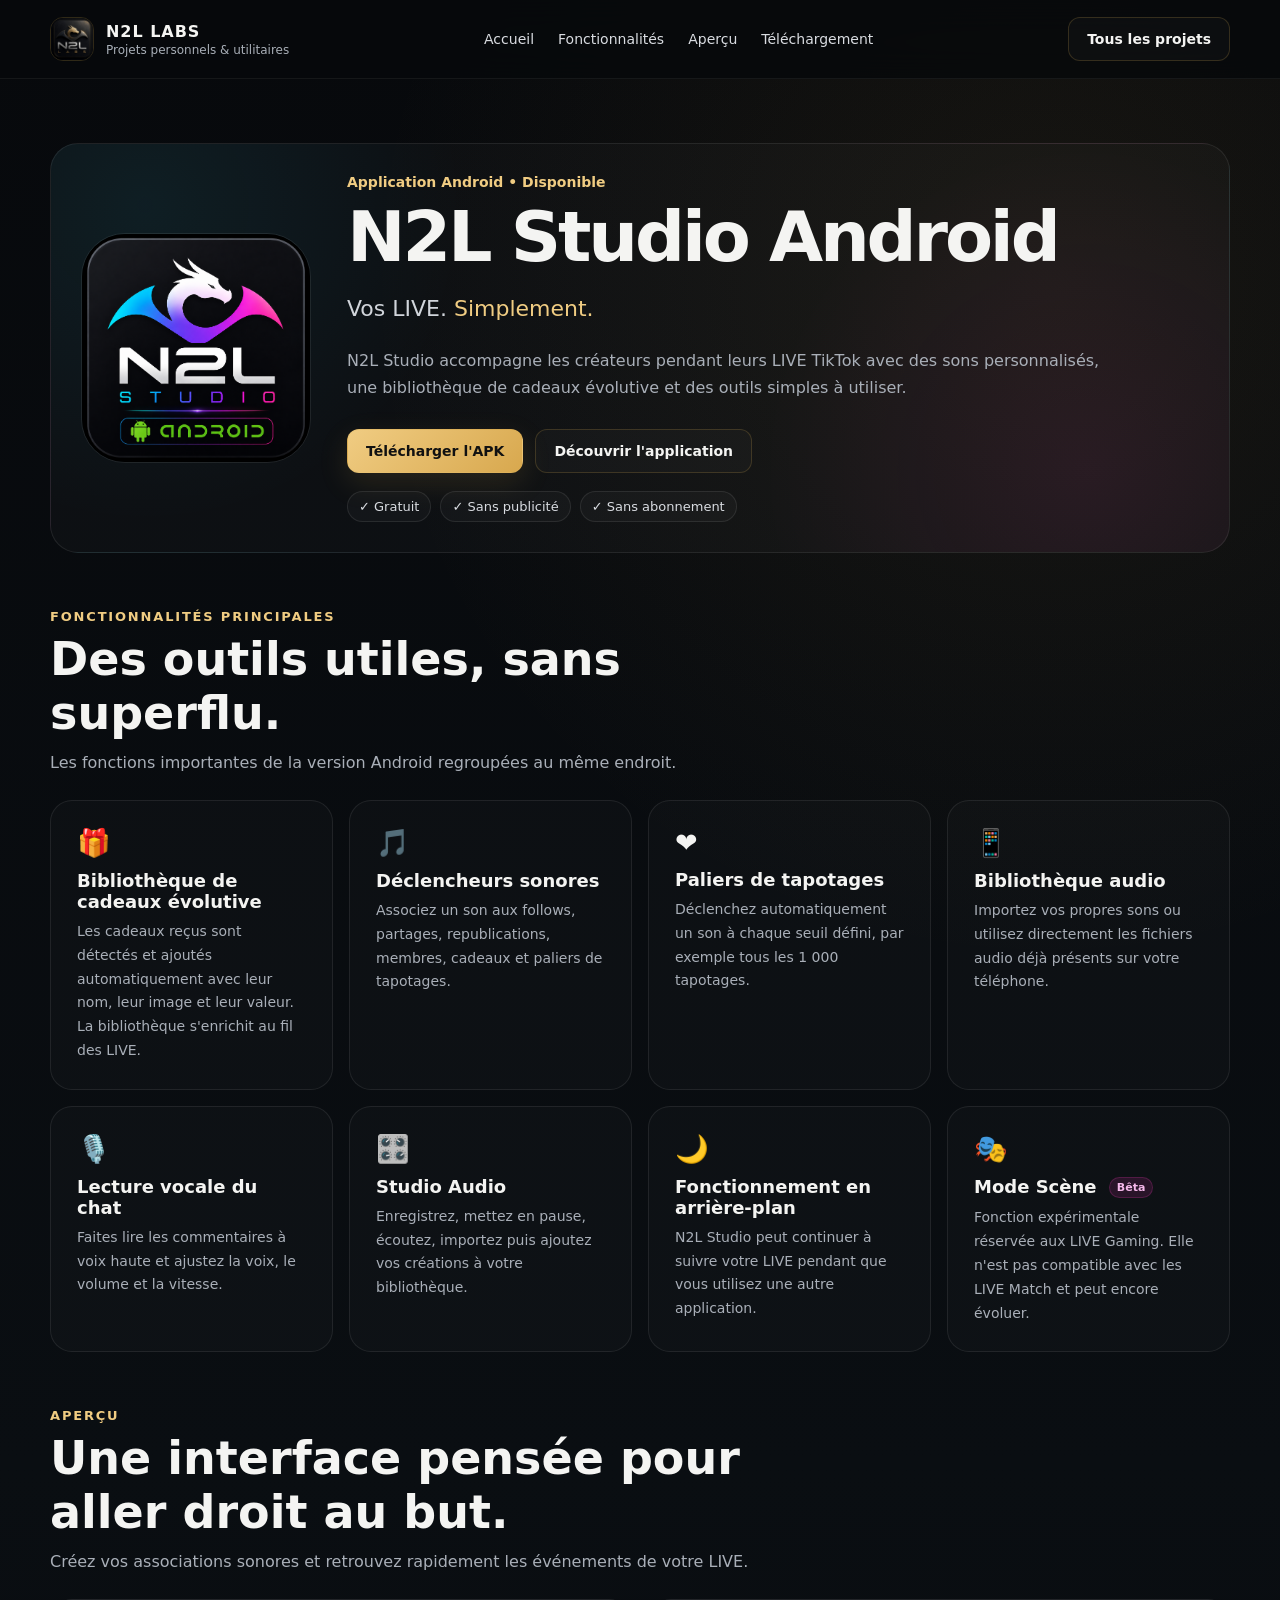
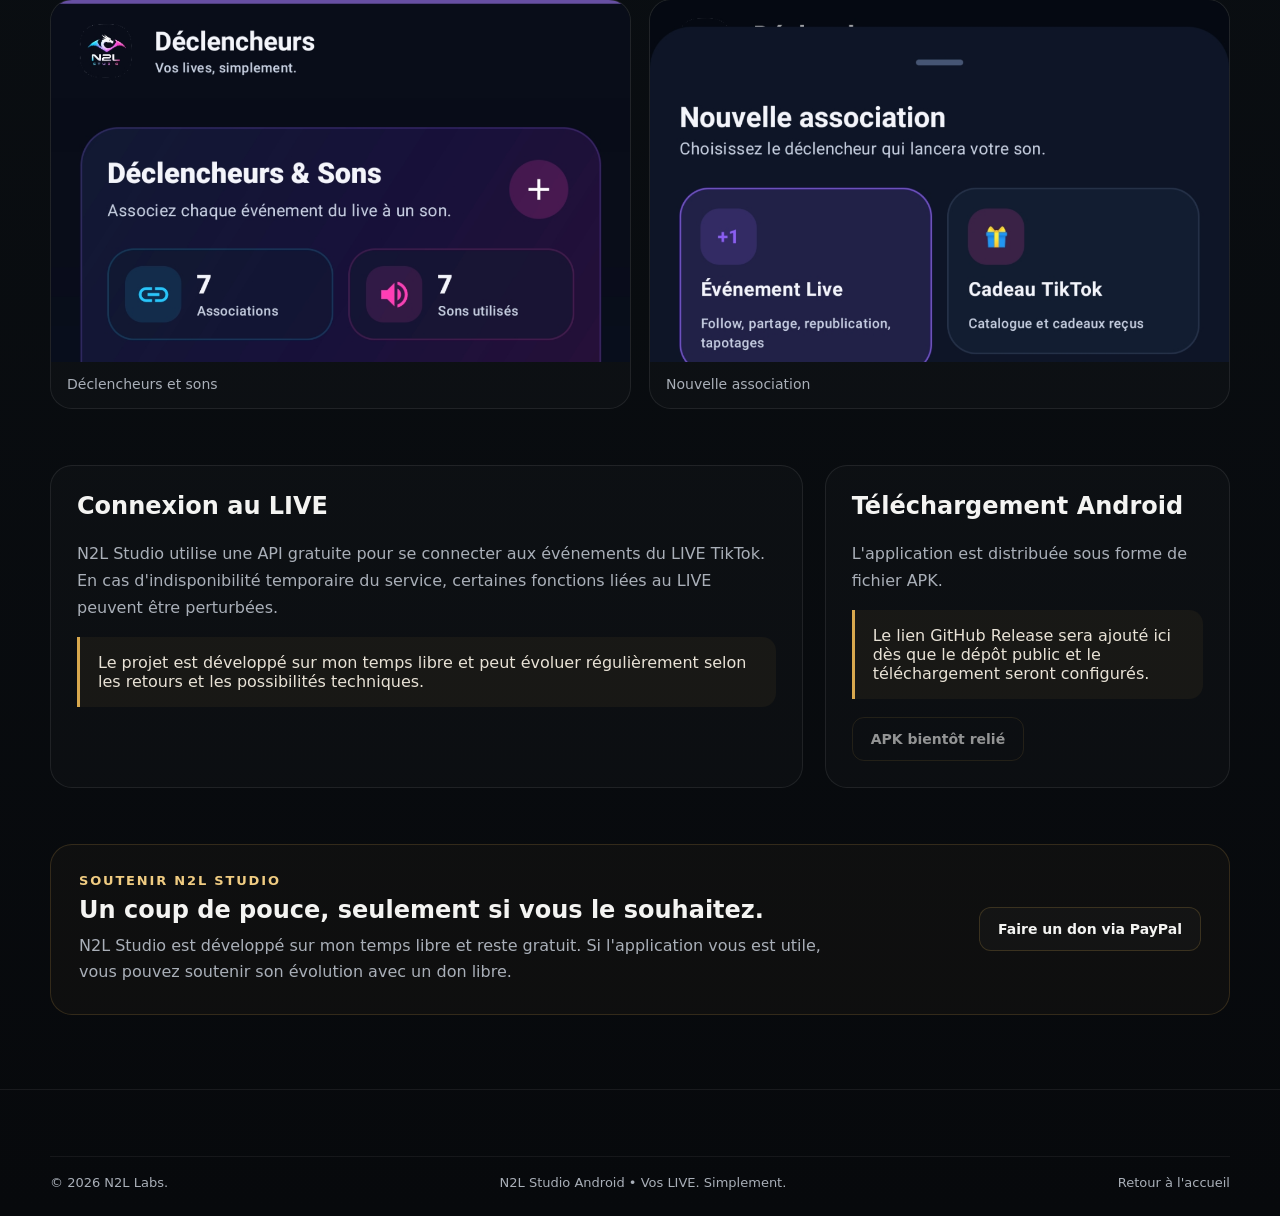
==== projects/studio-android.html @ dcb54ddf "Add files via upload" ====
<!doctype html>
<html lang="fr">
<head>
  <meta charset="utf-8">
  <meta name="viewport" content="width=device-width, initial-scale=1">
  <meta name="description" content="N2L Studio Android, application gratuite pour accompagner vos LIVE TikTok avec des sons personnalisés et des outils simples.">
  <meta name="theme-color" content="#080b0e">
  <title>N2L Studio Android | N2L Labs</title>
  <link rel="icon" href="../assets/img/n2l-studio-android.png">
  <link rel="stylesheet" href="../assets/css/style.css">
</head>
<body>
<header class="site-header">
  <div class="container navbar">
    <a class="brand" href="../index.html"><img class="brand-mark" src="../assets/img/n2l-labs.jpg" alt="Logo N2L Labs"><div class="brand-copy"><strong>N2L LABS</strong><span>Projets personnels & utilitaires</span></div></a>
    <button class="menu-toggle" type="button" aria-expanded="false" aria-label="Ouvrir le menu">Menu</button>
    <nav class="nav-links"><a href="../index.html">Accueil</a><a href="#fonctionnalites">Fonctionnalités</a><a href="#apercu">Aperçu</a><a href="#download">Téléchargement</a></nav>
    <a class="btn btn-secondary" href="../index.html#projets">Tous les projets</a>
  </div>
</header>

<main class="project-page android-project-page">
  <div class="container">
    <section class="project-hero android-hero">
      <img src="../assets/img/n2l-studio-android.png" alt="Logo N2L Studio Android">
      <div>
        <div class="status-line">Application Android • Disponible</div>
        <h1>N2L Studio Android</h1>
        <p class="lead">Vos LIVE. <span class="gold">Simplement.</span></p>
        <p>N2L Studio accompagne les créateurs pendant leurs LIVE TikTok avec des sons personnalisés, une bibliothèque de cadeaux évolutive et des outils simples à utiliser.</p>
        <div class="hero-actions">
          <a class="btn btn-primary" href="#download">Télécharger l'APK</a>
          <a class="btn btn-secondary" href="#fonctionnalites">Découvrir l'application</a>
        </div>
        <div class="app-pills" aria-label="Caractéristiques principales">
          <span>✓ Gratuit</span><span>✓ Sans publicité</span><span>✓ Sans abonnement</span>
        </div>
      </div>
    </section>

    <section class="project-section" id="fonctionnalites">
      <div class="section-head left-head">
        <div class="eyebrow">Fonctionnalités principales</div>
        <h2>Des outils utiles, sans superflu.</h2>
        <p>Les fonctions importantes de la version Android regroupées au même endroit.</p>
      </div>
      <div class="feature-cards android-features">
        <article class="content-box feature-box"><div class="feature-icon">🎁</div><h3>Bibliothèque de cadeaux évolutive</h3><p>Les cadeaux reçus sont détectés et ajoutés automatiquement avec leur nom, leur image et leur valeur. La bibliothèque s'enrichit au fil des LIVE.</p></article>
        <article class="content-box feature-box"><div class="feature-icon">🎵</div><h3>Déclencheurs sonores</h3><p>Associez un son aux follows, partages, republications, membres, cadeaux et paliers de tapotages.</p></article>
        <article class="content-box feature-box"><div class="feature-icon">❤️</div><h3>Paliers de tapotages</h3><p>Déclenchez automatiquement un son à chaque seuil défini, par exemple tous les 1 000 tapotages.</p></article>
        <article class="content-box feature-box"><div class="feature-icon">📱</div><h3>Bibliothèque audio</h3><p>Importez vos propres sons ou utilisez directement les fichiers audio déjà présents sur votre téléphone.</p></article>
        <article class="content-box feature-box"><div class="feature-icon">🎙️</div><h3>Lecture vocale du chat</h3><p>Faites lire les commentaires à voix haute et ajustez la voix, le volume et la vitesse.</p></article>
        <article class="content-box feature-box"><div class="feature-icon">🎛️</div><h3>Studio Audio</h3><p>Enregistrez, mettez en pause, écoutez, importez puis ajoutez vos créations à votre bibliothèque.</p></article>
        <article class="content-box feature-box"><div class="feature-icon">🌙</div><h3>Fonctionnement en arrière-plan</h3><p>N2L Studio peut continuer à suivre votre LIVE pendant que vous utilisez une autre application.</p></article>
        <article class="content-box feature-box"><div class="feature-icon">🎭</div><h3>Mode Scène <span class="mini-badge">Bêta</span></h3><p>Fonction expérimentale réservée aux LIVE Gaming. Elle n'est pas compatible avec les LIVE Match et peut encore évoluer.</p></article>
      </div>
    </section>

    <section class="project-section" id="apercu">
      <div class="section-head left-head">
        <div class="eyebrow">Aperçu</div>
        <h2>Une interface pensée pour aller droit au but.</h2>
        <p>Créez vos associations sonores et retrouvez rapidement les événements de votre LIVE.</p>
      </div>
      <div class="android-gallery">
        <figure class="screenshot-box"><img src="../assets/img/android/triggers-dashboard.png" alt="Tableau des déclencheurs de N2L Studio Android"><figcaption>Déclencheurs et sons</figcaption></figure>
        <figure class="screenshot-box"><img src="../assets/img/android/association-events.png" alt="Création d'une nouvelle association dans N2L Studio Android"><figcaption>Nouvelle association</figcaption></figure>
      </div>
    </section>

    <section class="project-section">
      <div class="content-grid android-info-grid">
        <section class="content-box">
          <h2>Connexion au LIVE</h2>
          <p>N2L Studio utilise une API gratuite pour se connecter aux événements du LIVE TikTok. En cas d'indisponibilité temporaire du service, certaines fonctions liées au LIVE peuvent être perturbées.</p>
          <div class="notice">Le projet est développé sur mon temps libre et peut évoluer régulièrement selon les retours et les possibilités techniques.</div>
        </section>
        <aside class="content-box" id="download">
          <h2>Téléchargement Android</h2>
          <p>L'application est distribuée sous forme de fichier APK.</p>
          <div class="notice">Le lien GitHub Release sera ajouté ici dès que le dépôt public et le téléchargement seront configurés.</div>
          <div class="download-actions">
            <span class="btn btn-disabled" aria-disabled="true">APK bientôt relié</span>
          </div>
        </aside>
      </div>
    </section>

    <section class="project-section support-strip">
      <div>
        <div class="eyebrow">Soutenir N2L Studio</div>
        <h2>Un coup de pouce, seulement si vous le souhaitez.</h2>
        <p>N2L Studio est développé sur mon temps libre et reste gratuit. Si l'application vous est utile, vous pouvez soutenir son évolution avec un don libre.</p>
      </div>
      <a class="btn btn-secondary" href="https://paypal.me/N2LStudio" target="_blank" rel="noopener">Faire un don via PayPal</a>
    </section>
  </div>
</main>

<footer><div class="container"><div class="footer-bottom"><span>© <span data-year></span> N2L Labs.</span><span>N2L Studio Android • Vos LIVE. Simplement.</span><a href="../index.html">Retour à l'accueil</a></div></div></footer>
<script src="../assets/js/main.js"></script>
</body>
</html>
---- assets/css/style.css ----
:root {
  --bg: #080b0e;
  --bg-soft: #0d1116;
  --panel: #10151b;
  --panel-2: #131922;
  --text: #f4f4f2;
  --muted: #a9afb8;
  --border: rgba(216, 168, 78, 0.2);
  --gold: #d8a84e;
  --gold-2: #f0cc82;
  --cyan: #20c7f3;
  --violet: #8153ff;
  --pink: #f337ba;
  --green: #64c64c;
  --radius: 22px;
  --shadow: 0 18px 60px rgba(0,0,0,.32);
}

* { box-sizing: border-box; }
html { scroll-behavior: smooth; }
body {
  margin: 0;
  font-family: Inter, ui-sans-serif, system-ui, -apple-system, BlinkMacSystemFont, "Segoe UI", sans-serif;
  color: var(--text);
  background:
    radial-gradient(circle at 82% 10%, rgba(216,168,78,.08), transparent 25%),
    linear-gradient(180deg, #07090c 0%, #0a0e12 52%, #07090c 100%);
  min-height: 100vh;
}
a { color: inherit; text-decoration: none; }
img { display: block; max-width: 100%; }
button, a { -webkit-tap-highlight-color: transparent; }

.container { width: min(1180px, calc(100% - 36px)); margin: 0 auto; }
.site-header {
  position: sticky; top: 0; z-index: 30;
  backdrop-filter: blur(16px);
  background: rgba(7,9,12,.82);
  border-bottom: 1px solid rgba(255,255,255,.06);
}
.navbar { min-height: 78px; display: flex; align-items: center; justify-content: space-between; gap: 24px; }
.brand { display: flex; align-items: center; gap: 12px; min-width: max-content; }
.brand-mark { width: 44px; height: 44px; border-radius: 13px; object-fit: cover; border: 1px solid var(--border); }
.brand-copy strong { display: block; letter-spacing: .06em; }
.brand-copy span { display: block; font-size: 12px; color: var(--muted); margin-top: 2px; }
.nav-links { display: flex; align-items: center; gap: 24px; color: #d9dce1; font-size: 14px; }
.nav-links a:hover, .nav-links a:focus-visible { color: var(--gold-2); }
.menu-toggle { display: none; background: transparent; color: var(--text); border: 1px solid rgba(255,255,255,.12); border-radius: 12px; padding: 9px 12px; }

.btn { display: inline-flex; align-items: center; justify-content: center; gap: 9px; min-height: 44px; padding: 0 18px; border-radius: 12px; border: 1px solid var(--border); font-weight: 600; font-size: 14px; transition: .2s ease; }
.btn:hover { transform: translateY(-1px); }
.btn-primary { color: #111; background: linear-gradient(135deg, var(--gold-2), var(--gold)); box-shadow: 0 10px 30px rgba(216,168,78,.14); }
.btn-secondary { background: rgba(255,255,255,.025); color: var(--text); }
.btn-disabled { opacity: .58; cursor: not-allowed; pointer-events: none; }

.hero { padding: 72px 0 54px; border-bottom: 1px solid rgba(255,255,255,.06); }
.hero-grid { display: grid; grid-template-columns: 1.08fr .92fr; align-items: center; gap: 54px; }
.eyebrow { color: var(--gold-2); font-size: 13px; letter-spacing: .14em; text-transform: uppercase; font-weight: 700; }
h1 { margin: 14px 0 18px; font-size: clamp(45px, 7vw, 84px); line-height: .96; letter-spacing: -.045em; }
.gold { color: var(--gold-2); }
.lead { max-width: 660px; color: #d1d5db; font-size: clamp(18px, 2vw, 22px); line-height: 1.45; }
.hero-copy p:not(.lead) { color: var(--muted); line-height: 1.75; max-width: 680px; }
.hero-actions { display: flex; flex-wrap: wrap; gap: 12px; margin-top: 28px; }
.hero-visual { position: relative; display: grid; place-items: center; }
.hero-logo-wrap { width: min(100%, 470px); padding: 18px; border-radius: 42px; background: radial-gradient(circle at 50% 20%, rgba(216,168,78,.11), rgba(255,255,255,.015) 55%, transparent 70%); }
.hero-logo { border-radius: 32px; box-shadow: var(--shadow); border: 1px solid var(--border); }

.traits { margin-top: 40px; display: grid; grid-template-columns: repeat(3, 1fr); gap: 12px; }
.trait { padding: 16px; border-top: 1px solid rgba(216,168,78,.32); }
.trait strong { display: block; margin-bottom: 6px; }
.trait span { color: var(--muted); font-size: 13px; line-height: 1.45; }

.section { padding: 68px 0; }
.section-head { text-align: center; max-width: 720px; margin: 0 auto 34px; }
.section-head h2 { margin: 0 0 10px; font-size: clamp(30px, 4vw, 46px); }
.section-head p { margin: 0; color: var(--muted); line-height: 1.6; }
.projects { display: grid; grid-template-columns: repeat(3, 1fr); gap: 18px; }
.project-card { position: relative; border: 1px solid rgba(255,255,255,.09); border-radius: var(--radius); padding: 22px; background: linear-gradient(180deg, rgba(255,255,255,.035), rgba(255,255,255,.016)); min-height: 100%; box-shadow: inset 0 1px 0 rgba(255,255,255,.025); }
.project-card:hover { border-color: rgba(216,168,78,.3); }
.project-logo { width: 150px; aspect-ratio: 1; object-fit: cover; border-radius: 30px; margin-bottom: 20px; border: 1px solid rgba(255,255,255,.08); }
.project-card h3 { font-size: 24px; margin: 0 0 9px; }
.project-card p { color: var(--muted); line-height: 1.65; min-height: 82px; }
.badge { position: absolute; right: 18px; top: 18px; border-radius: 999px; padding: 6px 9px; font-size: 12px; font-weight: 700; }
.badge-live { color: #bff3b4; background: rgba(80,170,67,.16); border: 1px solid rgba(100,198,76,.25); }
.badge-dev { color: #f5b8ea; background: rgba(243,55,186,.12); border: 1px solid rgba(243,55,186,.2); }
.feature-list { list-style: none; margin: 20px 0 26px; padding: 0; color: #d8dbe1; }
.feature-list li { display: flex; gap: 10px; margin: 11px 0; font-size: 14px; }
.feature-list li::before { content: "✓"; color: var(--gold-2); font-weight: 800; }
.project-card .btn { width: 100%; }

.about-grid { display: grid; grid-template-columns: repeat(3,1fr); border: 1px solid rgba(255,255,255,.08); border-radius: var(--radius); overflow: hidden; background: rgba(255,255,255,.018); }
.about-panel { padding: 28px; }
.about-panel + .about-panel { border-left: 1px solid rgba(255,255,255,.08); }
.about-panel h3 { margin-top: 0; }
.about-panel p, .about-panel li { color: var(--muted); line-height: 1.65; }
.about-panel ul { padding-left: 18px; }

.project-page { padding: 64px 0 74px; }
.project-hero { display: grid; grid-template-columns: 230px 1fr; gap: 36px; align-items: center; padding: 30px; border: 1px solid rgba(255,255,255,.08); border-radius: 28px; background: rgba(255,255,255,.022); }
.project-hero img { width: 230px; border-radius: 44px; border: 1px solid rgba(255,255,255,.08); }
.project-hero h1 { font-size: clamp(40px, 6vw, 70px); margin-bottom: 14px; }
.project-hero .status-line { color: var(--gold-2); font-size: 14px; font-weight: 700; }
.content-grid { display: grid; grid-template-columns: 1.3fr .7fr; gap: 22px; margin-top: 24px; }
.content-box { border: 1px solid rgba(255,255,255,.08); border-radius: 22px; padding: 26px; background: rgba(255,255,255,.018); }
.content-box h2 { margin-top: 0; }
.content-box p, .content-box li { color: var(--muted); line-height: 1.7; }
.notice { border-left: 3px solid var(--gold); background: rgba(216,168,78,.06); padding: 16px 18px; border-radius: 0 14px 14px 0; color: #e8e2d6; }

footer { padding: 38px 0 26px; border-top: 1px solid rgba(255,255,255,.07); color: var(--muted); }
.footer-grid { display: grid; grid-template-columns: 1.4fr 1fr 1fr; gap: 28px; }
.footer-title { color: var(--text); margin-bottom: 10px; font-weight: 700; }
.footer-links { display: grid; gap: 8px; font-size: 14px; }
.footer-bottom { margin-top: 28px; padding-top: 18px; border-top: 1px solid rgba(255,255,255,.06); font-size: 13px; display: flex; justify-content: space-between; gap: 20px; flex-wrap: wrap; }

@media (max-width: 900px) {
  .hero-grid, .content-grid { grid-template-columns: 1fr; }
  .hero-visual { order: -1; }
  .hero-logo-wrap { width: min(76vw, 390px); }
  .projects { grid-template-columns: 1fr 1fr; }
  .projects .project-card:last-child { grid-column: 1 / -1; }
  .about-grid { grid-template-columns: 1fr; }
  .about-panel + .about-panel { border-left: 0; border-top: 1px solid rgba(255,255,255,.08); }
  .project-hero { grid-template-columns: 180px 1fr; }
  .project-hero img { width: 180px; }
}

@media (max-width: 700px) {
  .container { width: min(100% - 24px, 1180px); }
  .menu-toggle { display: inline-flex; }
  .nav-links { display: none; position: absolute; top: 78px; left: 12px; right: 12px; padding: 18px; background: #0b0f13; border: 1px solid rgba(255,255,255,.08); border-radius: 16px; flex-direction: column; align-items: stretch; }
  .nav-links.open { display: flex; }
  .navbar > .btn { display: none; }
  .hero { padding-top: 34px; }
  .hero-grid { gap: 28px; }
  .traits { grid-template-columns: 1fr; }
  .projects { grid-template-columns: 1fr; }
  .projects .project-card:last-child { grid-column: auto; }
  .project-card p { min-height: auto; }
  .project-hero { grid-template-columns: 1fr; text-align: center; }
  .project-hero img { width: min(220px, 70vw); margin: 0 auto; }
  .footer-grid { grid-template-columns: 1fr; }
}

/* N2L Studio Android */
.android-project-page .project-hero p:not(.lead) { color: var(--muted); line-height: 1.7; max-width: 760px; }
.android-hero { background: radial-gradient(circle at 8% 15%, rgba(32,199,243,.08), transparent 28%), radial-gradient(circle at 88% 80%, rgba(243,55,186,.07), transparent 30%), rgba(255,255,255,.022); }
.app-pills { display: flex; flex-wrap: wrap; gap: 9px; margin-top: 18px; }
.app-pills span { padding: 7px 11px; border-radius: 999px; border: 1px solid rgba(255,255,255,.09); background: rgba(255,255,255,.026); color: #d9dce1; font-size: 13px; }
.project-section { padding-top: 56px; }
.left-head { text-align: left; max-width: 800px; margin: 0 0 24px; }
.left-head h2 { margin-top: 8px; }
.feature-cards { display: grid; grid-template-columns: repeat(4, 1fr); gap: 16px; }
.feature-box { min-height: 100%; }
.feature-box h3 { margin: 11px 0 8px; font-size: 18px; }
.feature-box p { margin: 0; font-size: 14px; }
.feature-icon { font-size: 27px; }
.mini-badge { display: inline-block; margin-left: 6px; padding: 3px 7px; border-radius: 999px; font-size: 11px; vertical-align: middle; color: #f5b8ea; background: rgba(243,55,186,.12); border: 1px solid rgba(243,55,186,.2); }
.android-gallery { display: grid; grid-template-columns: repeat(2, minmax(0,1fr)); gap: 18px; }
.screenshot-box { margin: 0; overflow: hidden; border: 1px solid rgba(255,255,255,.08); border-radius: 22px; background: rgba(255,255,255,.018); }
.screenshot-box img { width: 100%; aspect-ratio: 16/10; object-fit: cover; object-position: top; }
.screenshot-box figcaption { padding: 14px 16px 16px; color: var(--muted); font-size: 14px; }
.android-info-grid { margin-top: 0; }
.download-actions { margin-top: 18px; }
.support-strip { display: flex; align-items: center; justify-content: space-between; gap: 28px; padding: 28px; margin-top: 56px; border: 1px solid rgba(216,168,78,.18); border-radius: 22px; background: rgba(216,168,78,.035); }
.support-strip h2 { margin: 8px 0 9px; }
.support-strip p { margin: 0; color: var(--muted); line-height: 1.65; max-width: 760px; }

@media (max-width: 1000px) {
  .feature-cards { grid-template-columns: repeat(2, 1fr); }
}
@media (max-width: 700px) {
  .feature-cards, .android-gallery { grid-template-columns: 1fr; }
  .support-strip { align-items: stretch; flex-direction: column; }
  .support-strip .btn { width: 100%; }
}
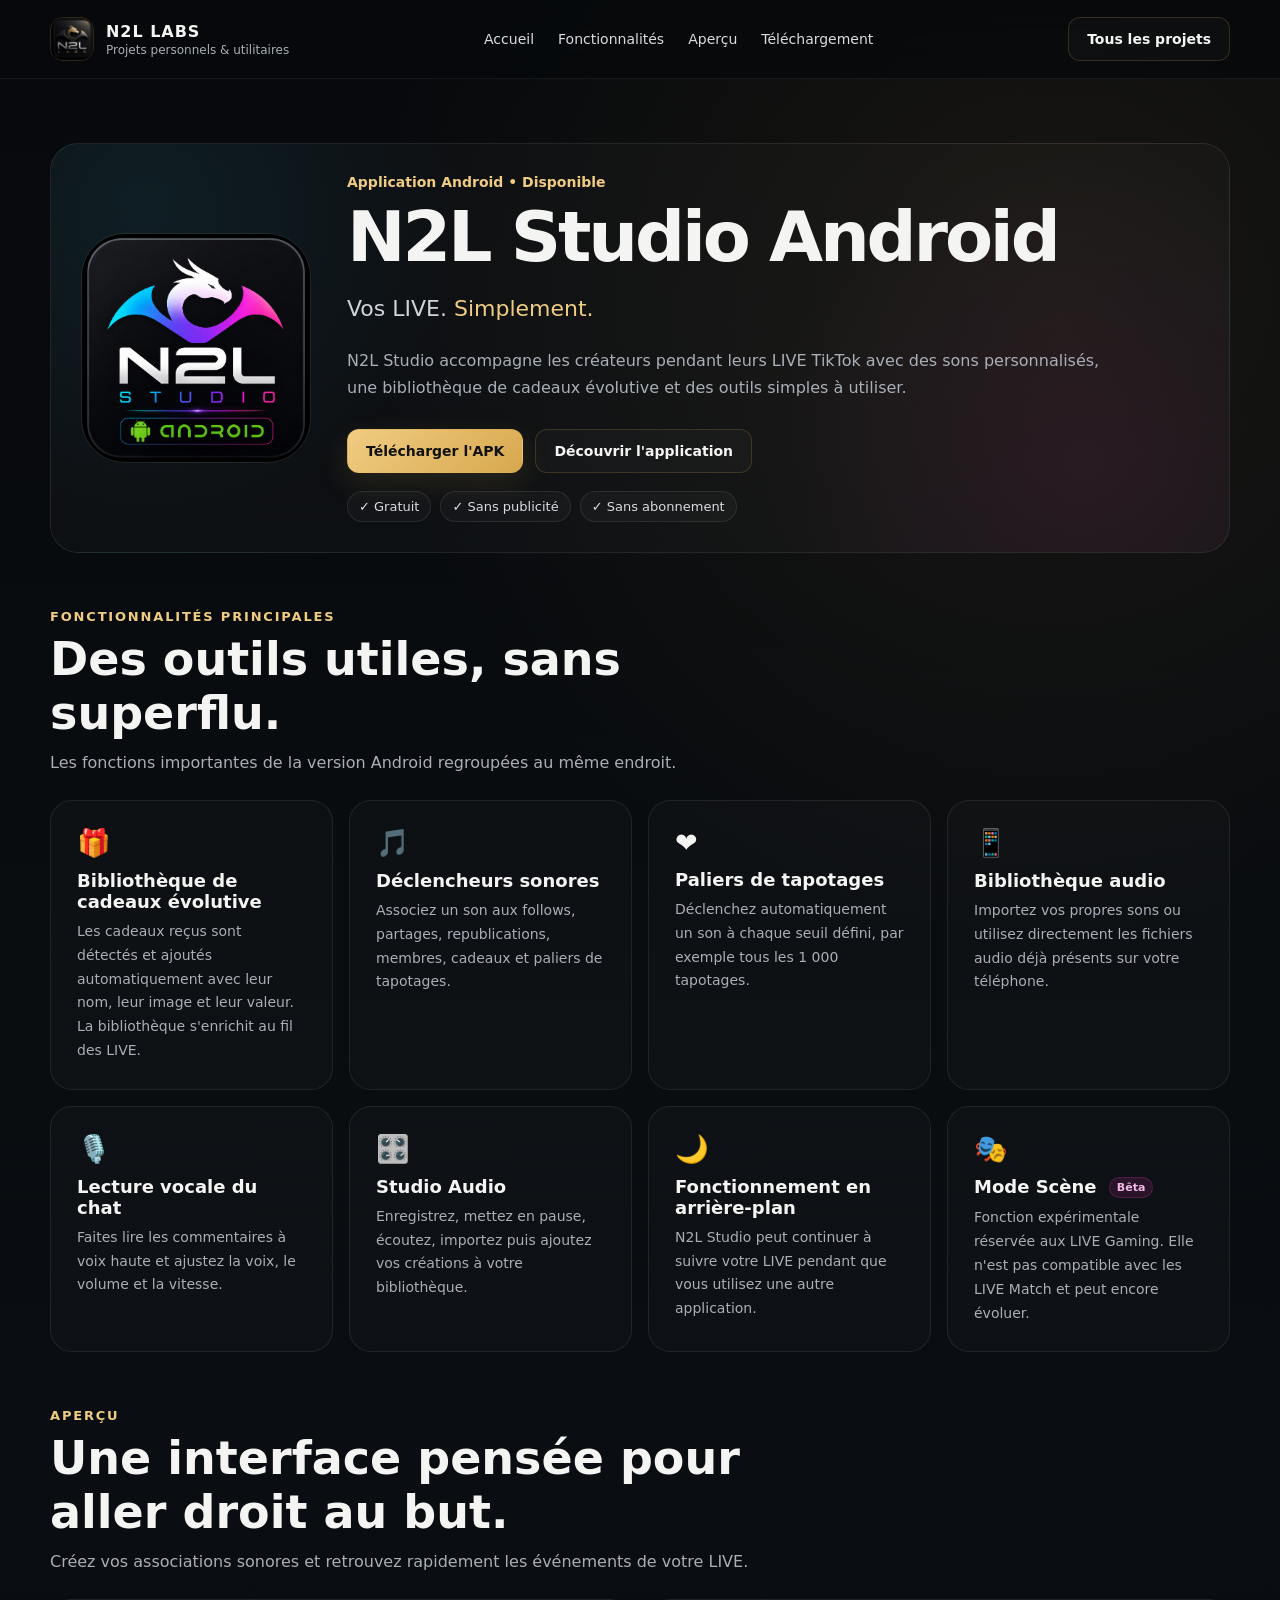
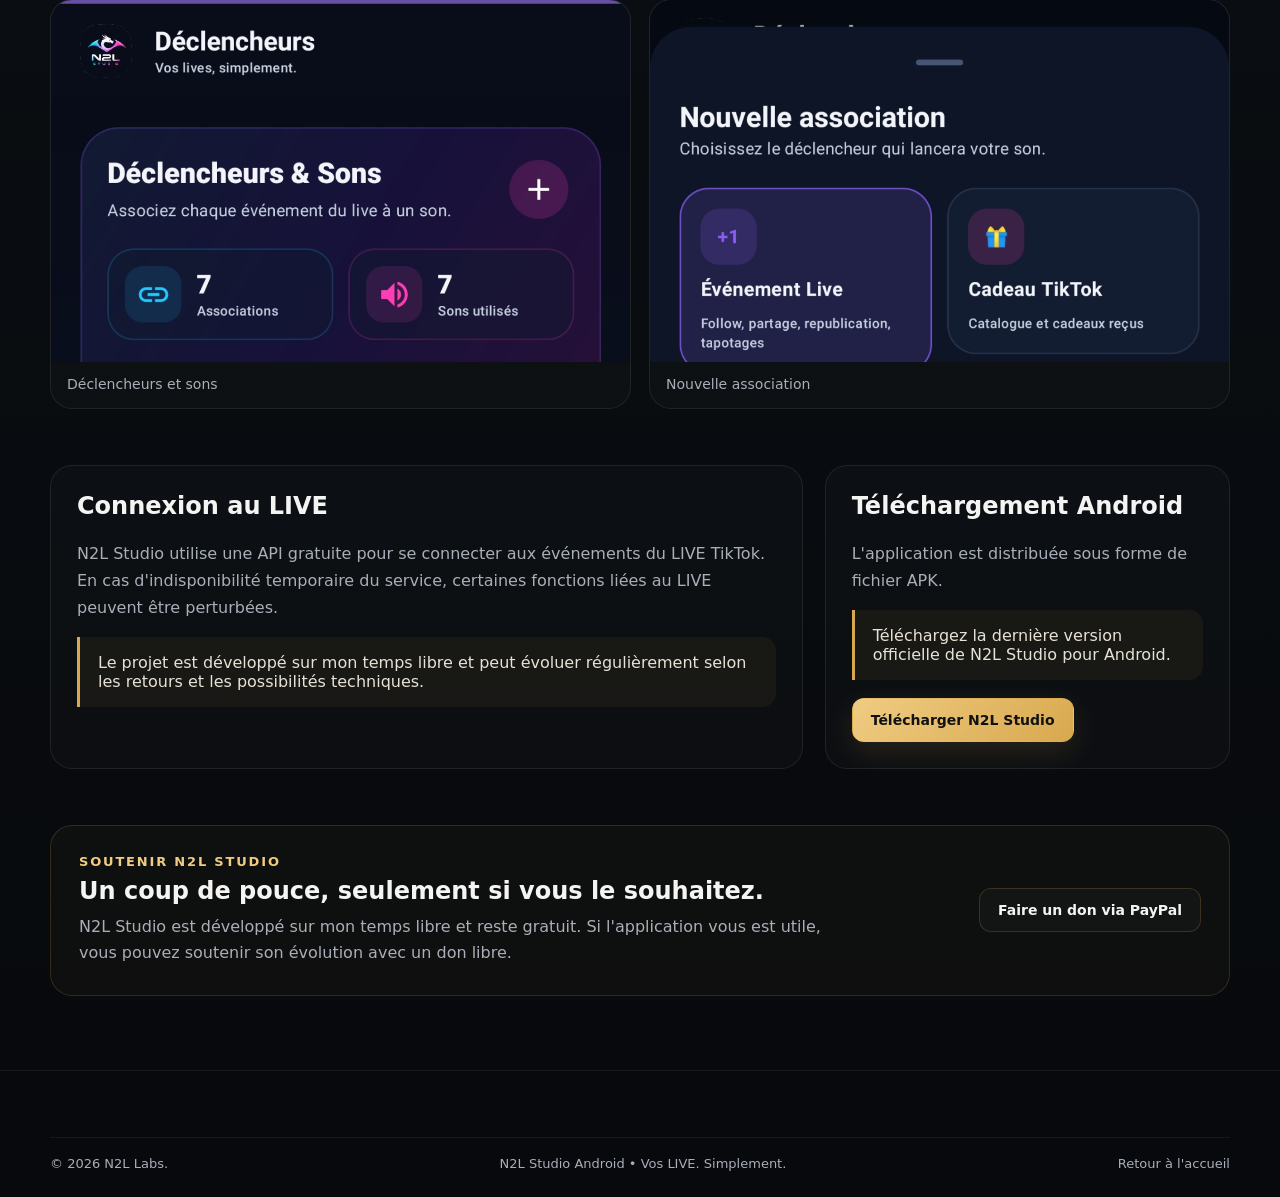
==== commit 6992b343: "Update studio-android.html Connect Android APK download" ====
--- a/projects/studio-android.html
+++ b/projects/studio-android.html
@@ -76,11 +76,14 @@
           <div class="notice">Le projet est développé sur mon temps libre et peut évoluer régulièrement selon les retours et les possibilités techniques.</div>
         </section>
         <aside class="content-box" id="download">
-          <h2>Téléchargement Android</h2>
-          <p>L'application est distribuée sous forme de fichier APK.</p>
-          <div class="notice">Le lien GitHub Release sera ajouté ici dès que le dépôt public et le téléchargement seront configurés.</div>
-          <div class="download-actions">
-            <span class="btn btn-disabled" aria-disabled="true">APK bientôt relié</span>
+  <h2>Téléchargement Android</h2>
+  <p>L'application est distribuée sous forme de fichier APK.</p>
+  <div class="notice">Téléchargez la dernière version officielle de N2L Studio pour Android.</div>
+  <div class="download-actions">
+    <a class="btn btn-primary"
+       href="https://github.com/n2llaboratoir-sketch/n2l-studio/releases/latest/download/N2L-Studio.apk">
+      Télécharger N2L Studio
+    </a>
           </div>
         </aside>
       </div>
--- a/assets/css/style.css
+++ b/assets/css/style.css
@@ -173,3 +173,12 @@
   .support-strip { align-items: stretch; flex-direction: column; }
   .support-strip .btn { width: 100%; }
 }
+
+/* N2L Studio Lite */
+.lite-gallery { grid-template-columns: repeat(2, minmax(0, 1fr)); }
+.lite-gallery .screenshot-box:first-child { grid-column: 1 / -1; }
+.lite-gallery .screenshot-box img { aspect-ratio: 16 / 8.6; object-fit: cover; object-position: top left; }
+@media (max-width: 700px) {
+  .lite-gallery { grid-template-columns: 1fr; }
+  .lite-gallery .screenshot-box:first-child { grid-column: auto; }
+}
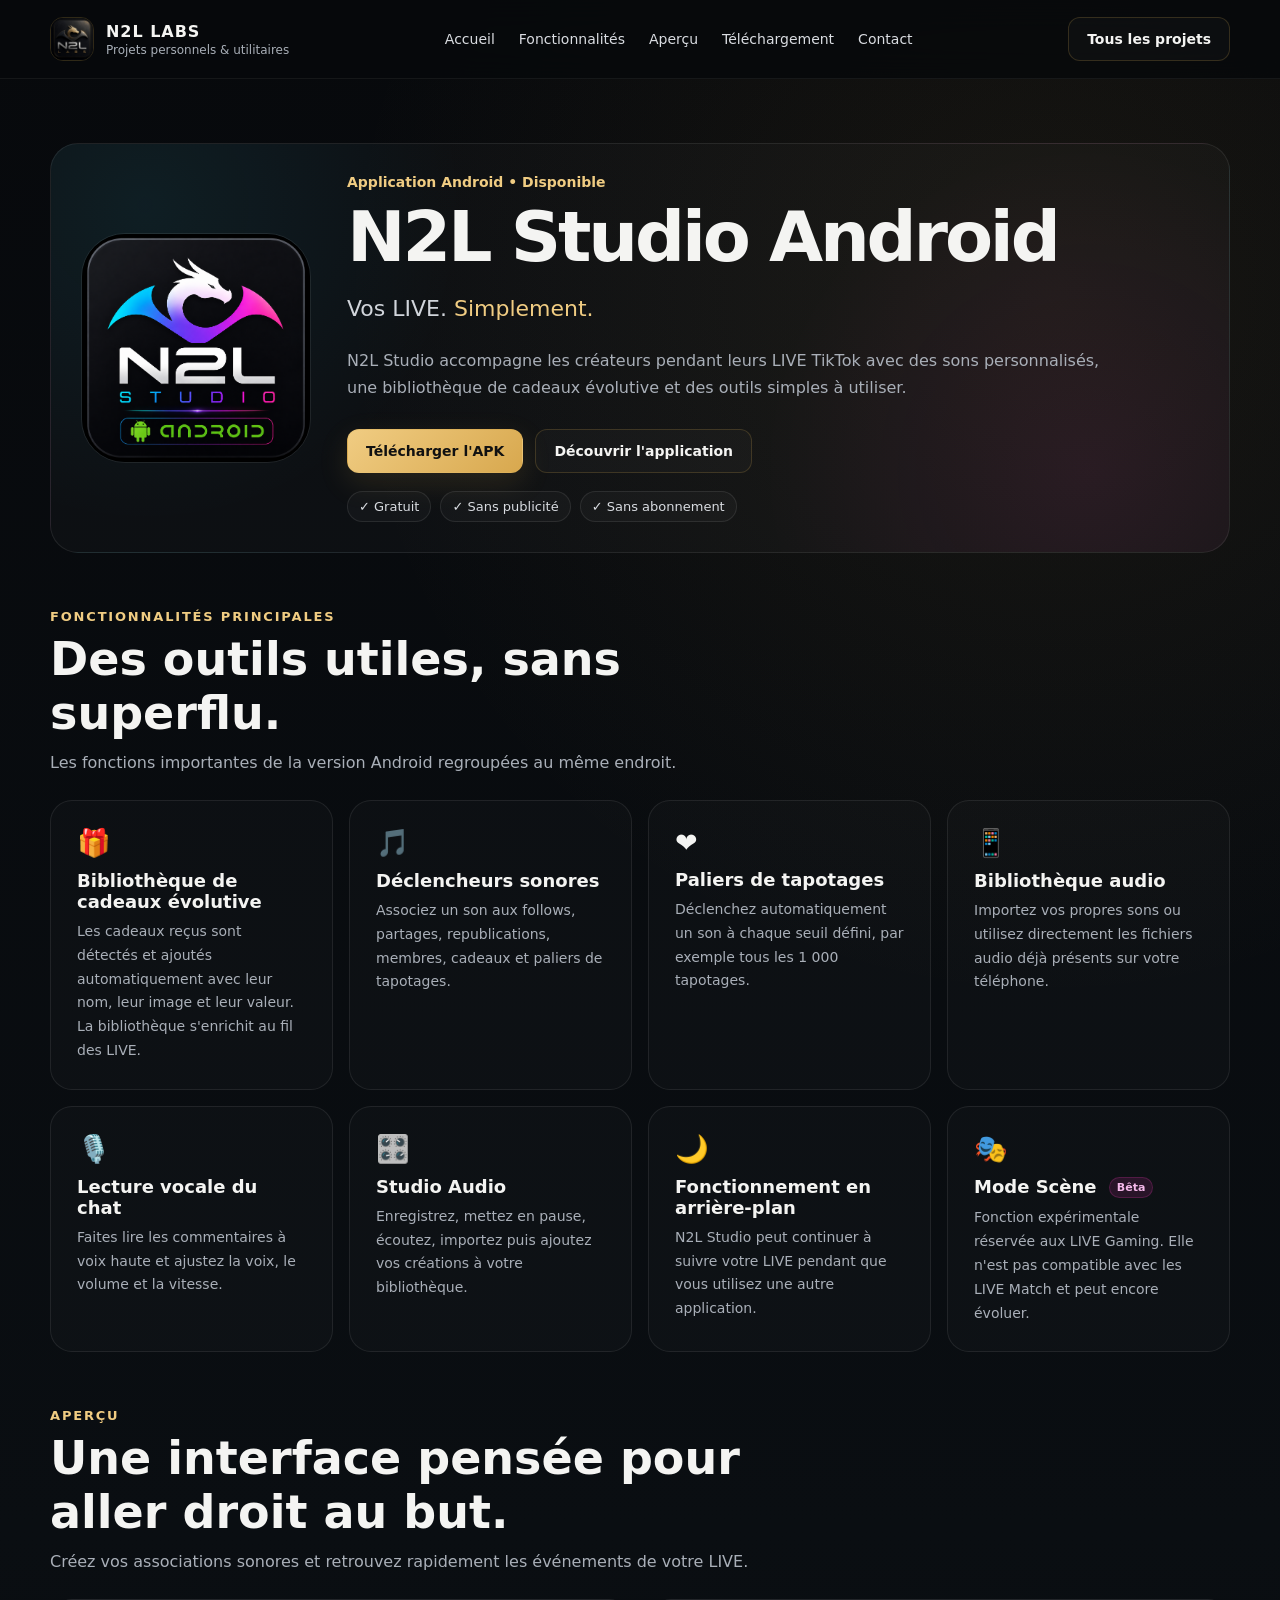
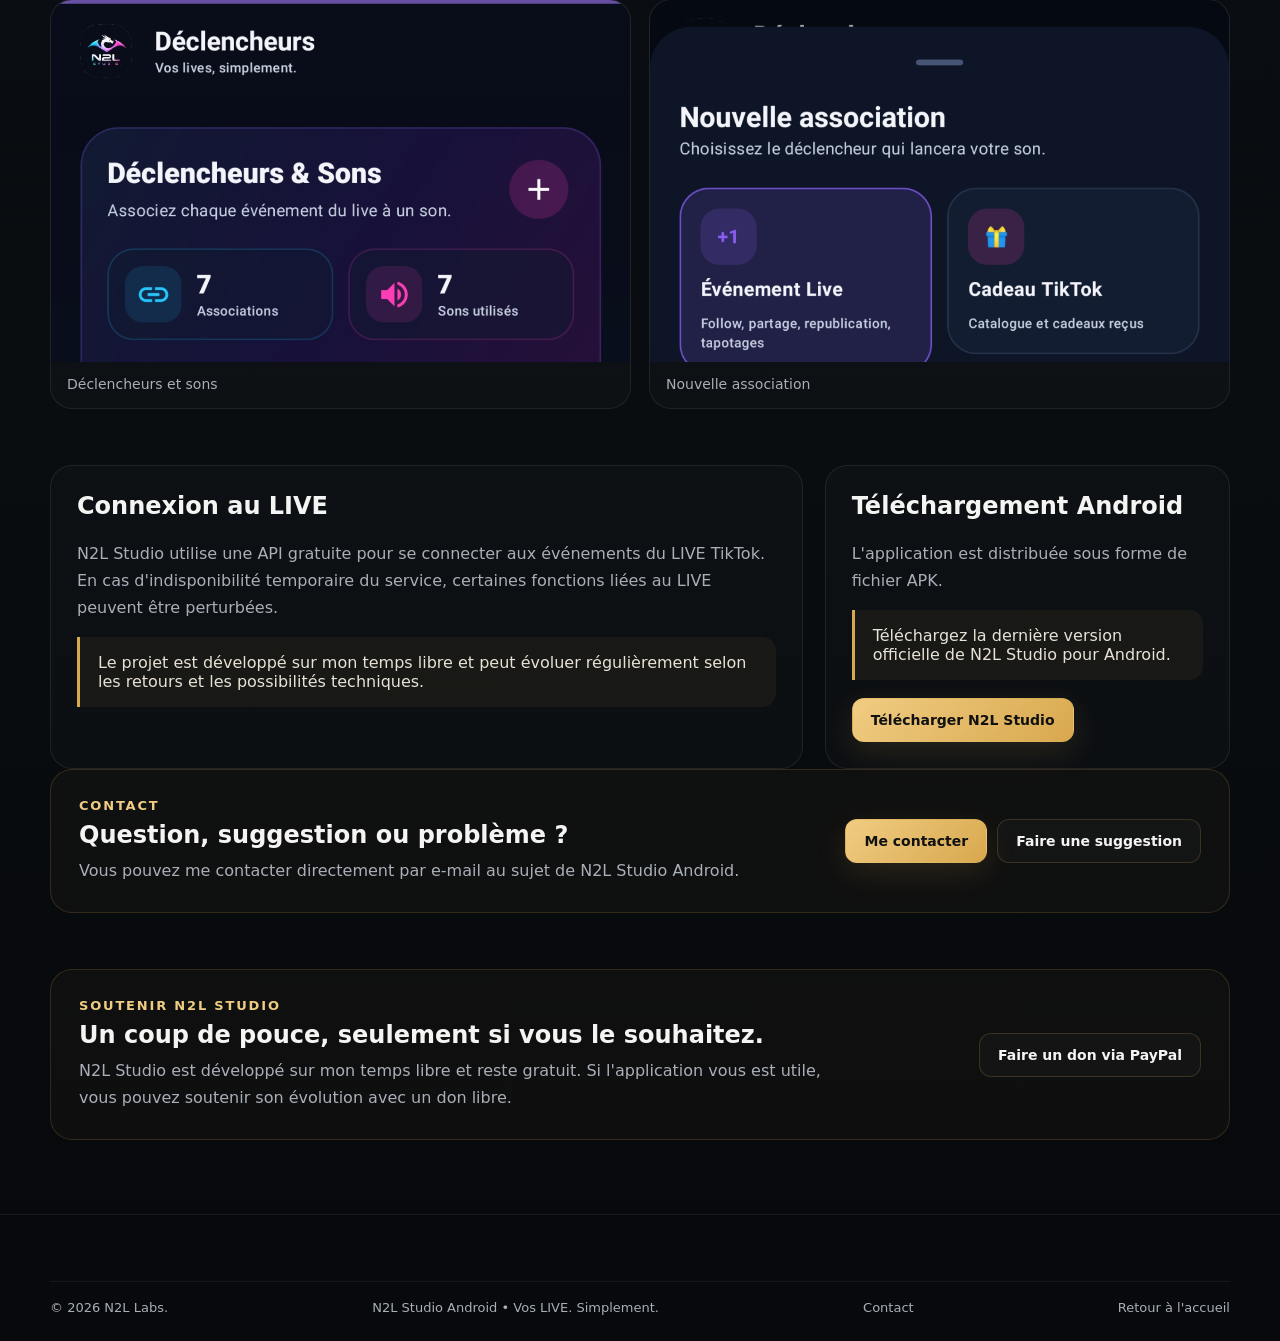
==== commit bf9ab40c: "Ajout contact, licences Lite et PayPal" ====
--- a/projects/studio-android.html
+++ b/projects/studio-android.html
@@ -14,7 +14,7 @@
   <div class="container navbar">
     <a class="brand" href="../index.html"><img class="brand-mark" src="../assets/img/n2l-labs.jpg" alt="Logo N2L Labs"><div class="brand-copy"><strong>N2L LABS</strong><span>Projets personnels & utilitaires</span></div></a>
     <button class="menu-toggle" type="button" aria-expanded="false" aria-label="Ouvrir le menu">Menu</button>
-    <nav class="nav-links"><a href="../index.html">Accueil</a><a href="#fonctionnalites">Fonctionnalités</a><a href="#apercu">Aperçu</a><a href="#download">Téléchargement</a></nav>
+    <nav class="nav-links"><a href="../index.html">Accueil</a><a href="#fonctionnalites">Fonctionnalités</a><a href="#apercu">Aperçu</a><a href="#download">Téléchargement</a><a href="#contact">Contact</a></nav>
     <a class="btn btn-secondary" href="../index.html#projets">Tous les projets</a>
   </div>
 </header>
@@ -76,16 +76,26 @@
           <div class="notice">Le projet est développé sur mon temps libre et peut évoluer régulièrement selon les retours et les possibilités techniques.</div>
         </section>
         <aside class="content-box" id="download">
-  <h2>Téléchargement Android</h2>
-  <p>L'application est distribuée sous forme de fichier APK.</p>
-  <div class="notice">Téléchargez la dernière version officielle de N2L Studio pour Android.</div>
-  <div class="download-actions">
-    <a class="btn btn-primary"
-       href="https://github.com/n2llaboratoir-sketch/n2l-studio/releases/latest/download/N2L-Studio.apk">
-      Télécharger N2L Studio
-    </a>
+          <h2>Téléchargement Android</h2>
+          <p>L'application est distribuée sous forme de fichier APK.</p>
+          <div class="notice">Téléchargez la dernière version officielle de N2L Studio pour Android.</div>
+          <div class="download-actions">
+            <a class="btn btn-primary" href="https://github.com/n2llaboratoir-sketch/n2l-studio/releases/latest/download/N2L-Studio.apk">Télécharger N2L Studio</a>
           </div>
         </aside>
+      </div>
+    </section>
+
+
+    <section class="project-section contact-strip" id="contact">
+      <div>
+        <div class="eyebrow">Contact</div>
+        <h2>Question, suggestion ou problème ?</h2>
+        <p>Vous pouvez me contacter directement par e-mail au sujet de N2L Studio Android.</p>
+      </div>
+      <div class="contact-actions">
+        <a class="btn btn-primary" href="mailto:n2l.laboratoir@gmail.com?subject=Question%20-%20N2L%20Studio%20Android">Me contacter</a>
+        <a class="btn btn-secondary" href="mailto:n2l.laboratoir@gmail.com?subject=Suggestion%20-%20N2L%20Studio%20Android">Faire une suggestion</a>
       </div>
     </section>
 
@@ -100,7 +110,7 @@
   </div>
 </main>
 
-<footer><div class="container"><div class="footer-bottom"><span>© <span data-year></span> N2L Labs.</span><span>N2L Studio Android • Vos LIVE. Simplement.</span><a href="../index.html">Retour à l'accueil</a></div></div></footer>
+<footer><div class="container"><div class="footer-bottom"><span>© <span data-year></span> N2L Labs.</span><span>N2L Studio Android • Vos LIVE. Simplement.</span><a href="mailto:n2l.laboratoir@gmail.com">Contact</a><a href="../index.html">Retour à l'accueil</a></div></div></footer>
 <script src="../assets/js/main.js"></script>
 </body>
 </html>
--- a/assets/css/style.css
+++ b/assets/css/style.css
@@ -182,3 +182,22 @@
   .lite-gallery { grid-template-columns: 1fr; }
   .lite-gallery .screenshot-box:first-child { grid-column: auto; }
 }
+
+
+/* Contact & activation */
+.contact-strip, .license-strip {
+  display: flex; align-items: center; justify-content: space-between; gap: 28px;
+  padding: 28px; border: 1px solid rgba(216,168,78,.18); border-radius: 22px;
+  background: rgba(216,168,78,.035);
+}
+.contact-strip h2, .license-strip h2 { margin: 8px 0 9px; }
+.contact-strip p, .license-strip p { margin: 0; color: var(--muted); line-height: 1.65; max-width: 760px; }
+.contact-actions { display: flex; flex-wrap: wrap; gap: 10px; align-items: center; }
+.license-strip { align-items: flex-start; background: rgba(255,255,255,.018); border-color: rgba(255,255,255,.09); }
+.license-strip > div:first-child { flex: 1; }
+.license-strip .notice { margin-top: 16px; }
+@media (max-width: 700px) {
+  .contact-strip, .license-strip { flex-direction: column; align-items: stretch; }
+  .contact-actions { flex-direction: column; align-items: stretch; }
+  .contact-actions .btn { width: 100%; }
+}
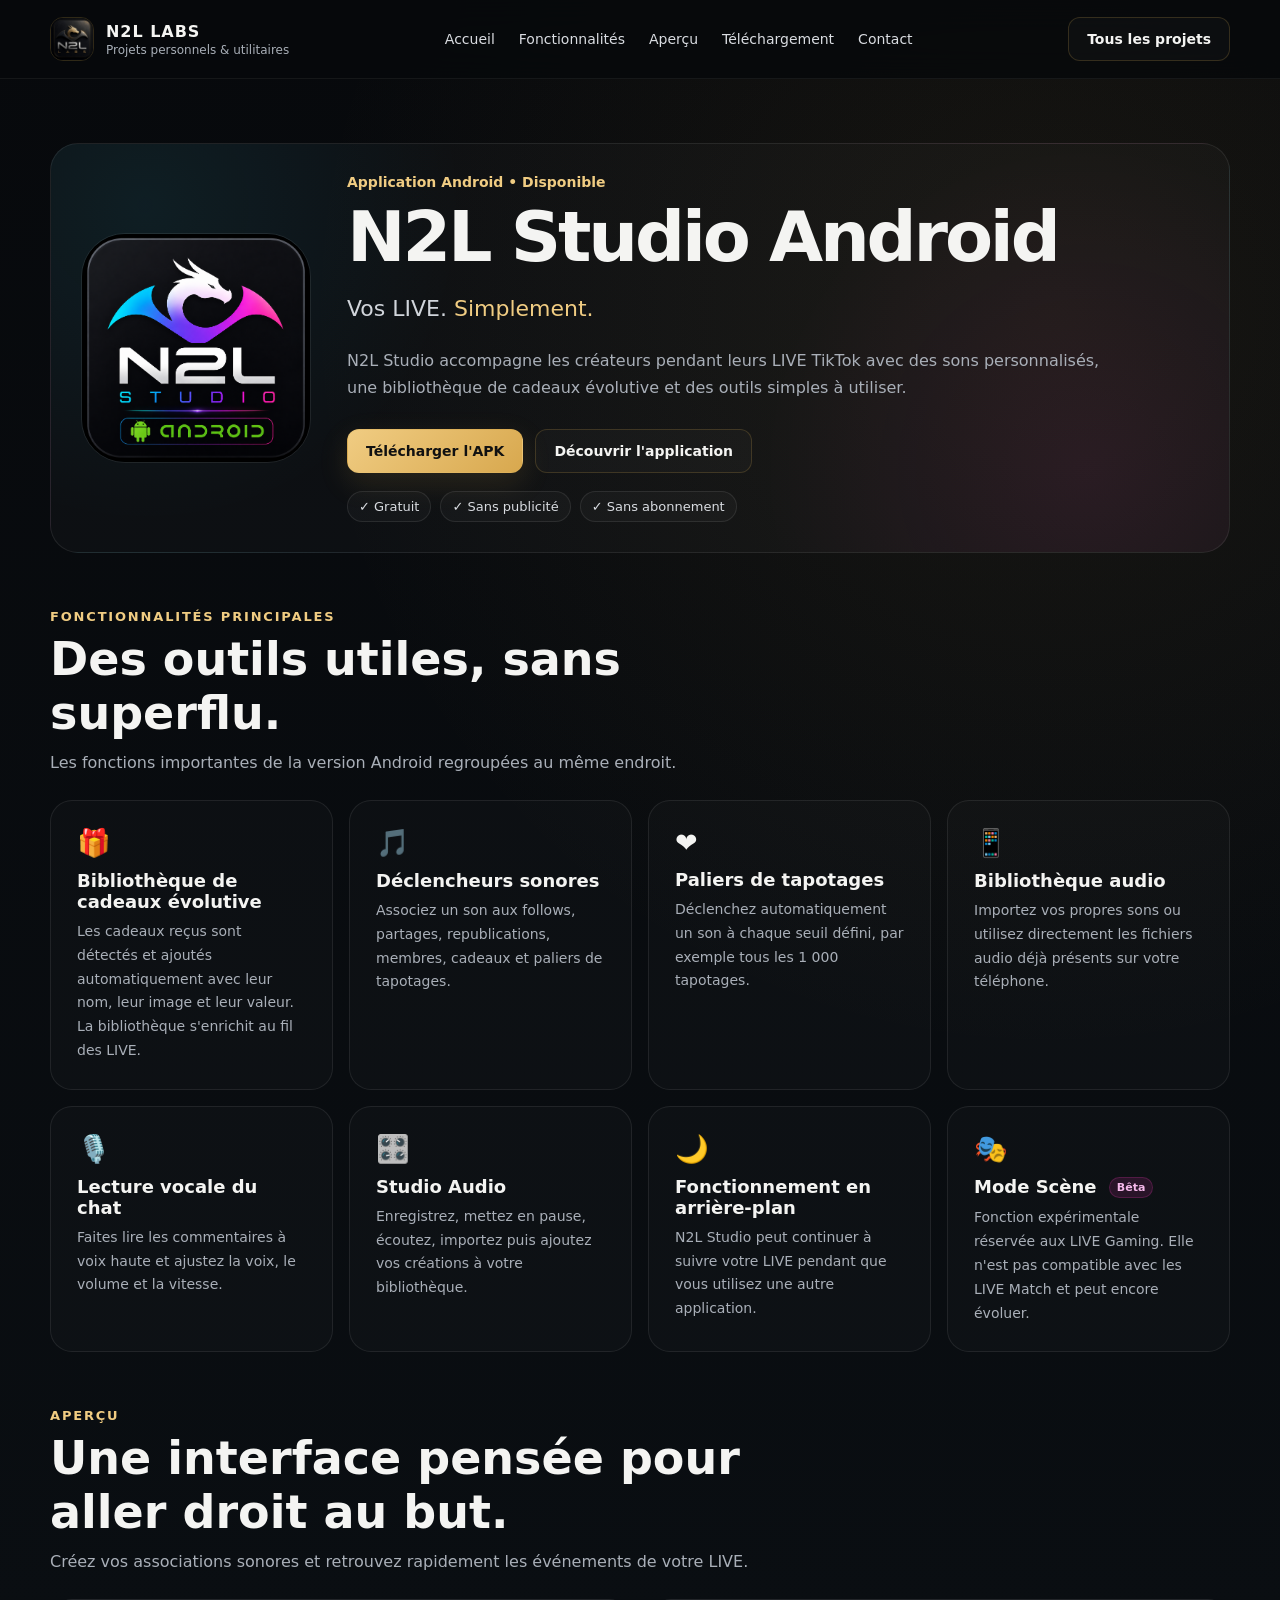
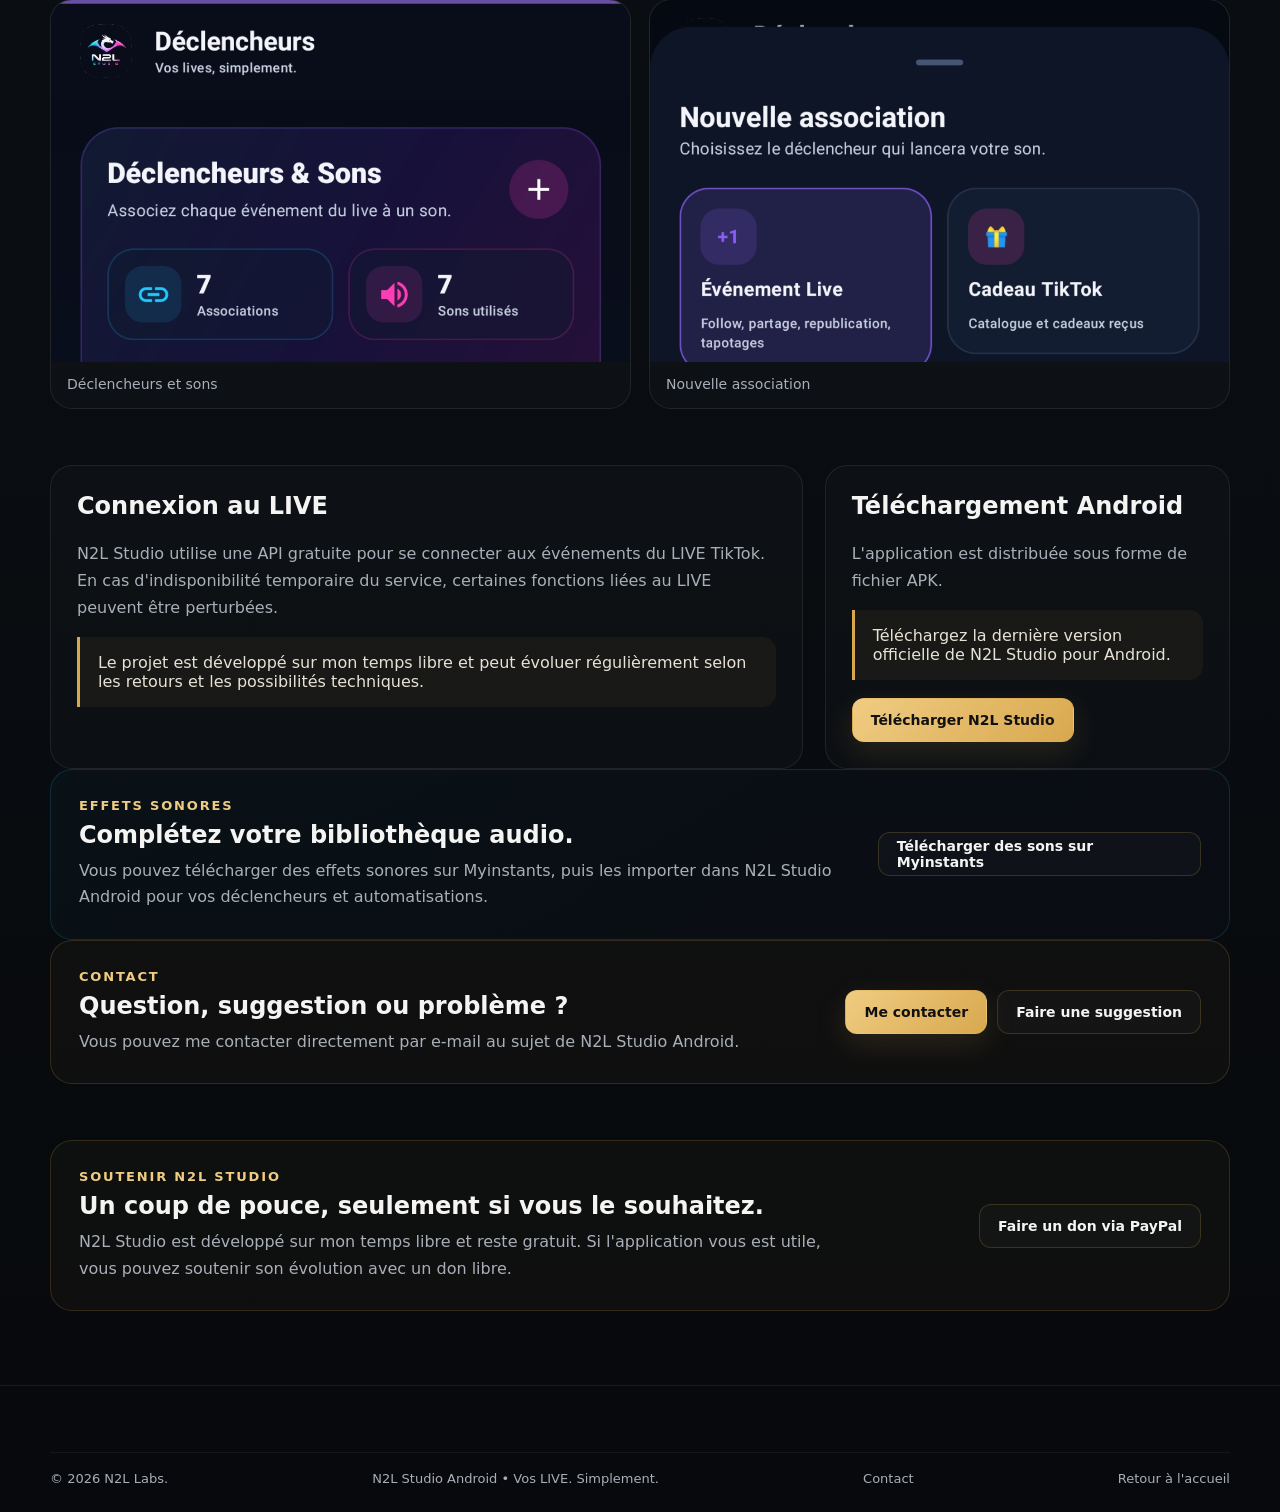
==== commit 6fd645d3: "Add files via upload" ====
--- a/projects/studio-android.html
+++ b/projects/studio-android.html
@@ -87,6 +87,15 @@
     </section>
 
 
+    <section class="project-section resource-strip">
+      <div>
+        <div class="eyebrow">Effets sonores</div>
+        <h2>Complétez votre bibliothèque audio.</h2>
+        <p>Vous pouvez télécharger des effets sonores sur Myinstants, puis les importer dans N2L Studio Android pour vos déclencheurs et automatisations.</p>
+      </div>
+      <a class="btn btn-secondary" href="https://www.myinstants.com/fr/index/fr/" target="_blank" rel="noopener noreferrer">Télécharger des sons sur Myinstants</a>
+    </section>
+
     <section class="project-section contact-strip" id="contact">
       <div>
         <div class="eyebrow">Contact</div>
--- a/assets/css/style.css
+++ b/assets/css/style.css
@@ -201,3 +201,21 @@
   .contact-actions { flex-direction: column; align-items: stretch; }
   .contact-actions .btn { width: 100%; }
 }
+
+
+/* N2L Studio V2 + ressources */
+.badge-beta { color: #aeeeff; background: rgba(32,199,243,.12); border: 1px solid rgba(32,199,243,.26); }
+.resource-strip {
+  display: flex; align-items: center; justify-content: space-between; gap: 28px;
+  padding: 28px; border: 1px solid rgba(32,199,243,.16); border-radius: 22px;
+  background: linear-gradient(135deg, rgba(32,199,243,.035), rgba(129,83,255,.025));
+}
+.resource-strip h2 { margin: 8px 0 9px; }
+.resource-strip p { margin: 0; color: var(--muted); line-height: 1.65; max-width: 780px; }
+.v2-hero { background: radial-gradient(circle at 8% 15%, rgba(32,199,243,.12), transparent 30%), radial-gradient(circle at 90% 75%, rgba(33,91,255,.08), transparent 32%), rgba(255,255,255,.022); }
+.v2-gallery { display: grid; grid-template-columns: 1.35fr .65fr; gap: 18px; }
+.v2-gallery .screenshot-box:first-child { grid-row: span 2; }
+.v2-gallery .screenshot-box img { width: 100%; height: 100%; min-height: 260px; object-fit: cover; object-position: top center; }
+@media (min-width: 1001px) { .projects { grid-template-columns: repeat(4, 1fr); } .project-logo { width: 132px; } .project-card h3 { font-size: 21px; } }
+@media (max-width: 1000px) { .projects { grid-template-columns: repeat(2, 1fr); } .projects .project-card:last-child { grid-column: auto; } }
+@media (max-width: 700px) { .resource-strip { flex-direction: column; align-items: stretch; } .resource-strip .btn { width: 100%; } .v2-gallery { grid-template-columns: 1fr; } .v2-gallery .screenshot-box:first-child { grid-row: auto; } }
